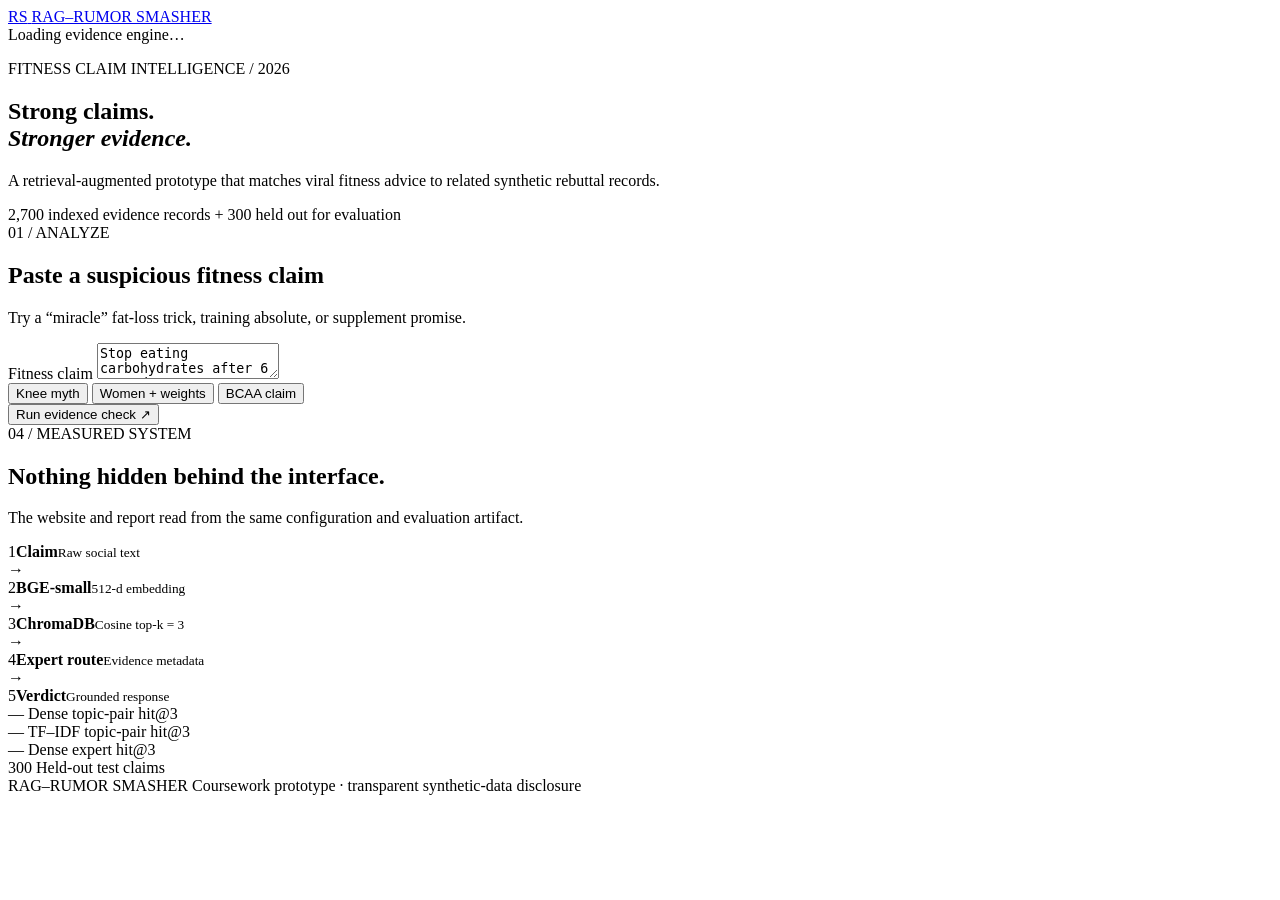
==== web/index.html @ 63b4aa09 "Publish fitness RAG portfolio project" ====
<!doctype html>
<html lang="en">
<head>
  <meta charset="utf-8">
  <meta name="viewport" content="width=device-width, initial-scale=1">
  <meta name="description" content="Evidence-grounded fitness misinformation analysis">
  <title>RAG–Rumor Smasher</title>
  <link rel="stylesheet" href="/static/styles.css">
</head>
<body>
  <header class="site-header">
    <a class="brand" href="/" aria-label="RAG Rumor Smasher home">
      <span class="brand-mark">RS</span>
      <span>RAG–RUMOR SMASHER</span>
    </a>
    <div class="system-status">
      <span class="pulse"></span>
      <span id="systemStatus">Loading evidence engine…</span>
    </div>
  </header>

  <main>
    <section class="hero">
      <div class="hero-copy">
        <p class="eyebrow">FITNESS CLAIM INTELLIGENCE / 2026</p>
        <h1>Strong claims.<br><em>Stronger evidence.</em></h1>
        <p class="lede">A retrieval-augmented prototype that matches viral fitness advice to related synthetic rebuttal records.</p>
      </div>
      <aside class="hero-stat" aria-label="System corpus size">
        <span class="stat-number">2,700</span>
        <span class="stat-label">indexed evidence records</span>
        <span class="stat-note">+ 300 held out for evaluation</span>
      </aside>
    </section>

    <section class="analyzer" aria-labelledby="analyzerHeading">
      <div class="section-number">01 / ANALYZE</div>
      <div class="analyzer-grid">
        <div>
          <h2 id="analyzerHeading">Paste a suspicious fitness claim</h2>
          <p class="field-help">Try a “miracle” fat-loss trick, training absolute, or supplement promise.</p>
        </div>
        <form id="claimForm">
          <label class="sr-only" for="claimInput">Fitness claim</label>
          <textarea id="claimInput" maxlength="1000" required>Stop eating carbohydrates after 6 PM and wear a sweat suit during cardio—you will burn belly fat twice as fast in one week.</textarea>
          <div class="form-footer">
            <div class="examples" aria-label="Example claims">
              <button type="button" class="example-chip" data-claim="Deep squats always destroy your knees, so your knees must never pass your toes.">Knee myth</button>
              <button type="button" class="example-chip" data-claim="Women should avoid heavy weights because lifting makes them bulky almost immediately.">Women + weights</button>
              <button type="button" class="example-chip" data-claim="BCAA supplements are essential after every workout or your muscles will become catabolic.">BCAA claim</button>
            </div>
            <button class="analyze-button" id="analyzeButton" type="submit">
              <span>Run evidence check</span>
              <span aria-hidden="true">↗</span>
            </button>
          </div>
        </form>
      </div>
    </section>

    <section id="loadingPanel" class="loading-panel" hidden aria-live="polite">
      <div class="scan-line"></div>
      <p>Embedding claim · searching ChromaDB · routing expert</p>
    </section>

    <section id="resultPanel" class="results" hidden aria-live="polite">
      <div class="section-number">02 / VERDICT</div>
      <div class="verdict-grid">
        <article class="verdict-card">
          <div class="verdict-topline">
            <span id="verdictBadge" class="verdict-badge">SYNTHETIC CORPUS</span>
            <span id="riskBadge" class="risk-badge">HIGH RISK</span>
          </div>
          <h2 id="resultVerdict">Related synthetic rebuttal retrieved</h2>
          <p id="resultSummary" class="result-summary"></p>
          <div class="reasoning">
            <span>WHY THIS OUTPUT</span>
            <p id="resultReasoning"></p>
          </div>
        </article>
        <aside class="route-card">
          <span class="route-label">ROUTED TO</span>
          <div class="expert-icon" aria-hidden="true">EX</div>
          <h3 id="expertLabel">Exercise Physiology</h3>
          <p>Selected from the expert labels of the top retrieved records.</p>
          <span id="modeBadge" class="mode-badge">EXTRACTIVE MODE</span>
        </aside>
      </div>

      <div class="evidence-heading">
        <div>
          <div class="section-number">03 / RETRIEVED EVIDENCE</div>
          <h2>Inspect the retrieved synthetic records</h2>
        </div>
        <p>Similarity is cosine similarity in the 512-dimensional BGE embedding space.</p>
      </div>
      <div id="evidenceList" class="evidence-list"></div>
      <p class="provenance-note">Evidence records in this prototype are synthetically generated and are not a substitute for clinical guidance.</p>
    </section>

    <section class="method">
      <div class="section-number">04 / MEASURED SYSTEM</div>
      <div class="method-title">
        <h2>Nothing hidden behind the interface.</h2>
        <p>The website and report read from the same configuration and evaluation artifact.</p>
      </div>
      <div class="pipeline" aria-label="RAG processing pipeline">
        <div class="pipeline-step"><span>1</span><strong>Claim</strong><small>Raw social text</small></div>
        <div class="pipeline-arrow">→</div>
        <div class="pipeline-step"><span>2</span><strong>BGE-small</strong><small>512-d embedding</small></div>
        <div class="pipeline-arrow">→</div>
        <div class="pipeline-step"><span>3</span><strong>ChromaDB</strong><small>Cosine top-k = 3</small></div>
        <div class="pipeline-arrow">→</div>
        <div class="pipeline-step"><span>4</span><strong>Expert route</strong><small>Evidence metadata</small></div>
        <div class="pipeline-arrow">→</div>
        <div class="pipeline-step"><span>5</span><strong>Verdict</strong><small>Grounded response</small></div>
      </div>
      <div class="metrics-grid">
        <article>
          <span id="hitRate" class="metric-value">—</span>
          <span class="metric-name">Dense topic-pair hit@3</span>
        </article>
        <article>
          <span id="baselineRate" class="metric-value">—</span>
          <span class="metric-name">TF–IDF topic-pair hit@3</span>
        </article>
        <article>
          <span id="expertRate" class="metric-value">—</span>
          <span class="metric-name">Dense expert hit@3</span>
        </article>
        <article>
          <span class="metric-value">300</span>
          <span class="metric-name">Held-out test claims</span>
        </article>
      </div>
    </section>
  </main>

  <footer>
    <span>RAG–RUMOR SMASHER</span>
    <span>Coursework prototype · transparent synthetic-data disclosure</span>
  </footer>
  <script src="/static/app.js"></script>
</body>
</html>
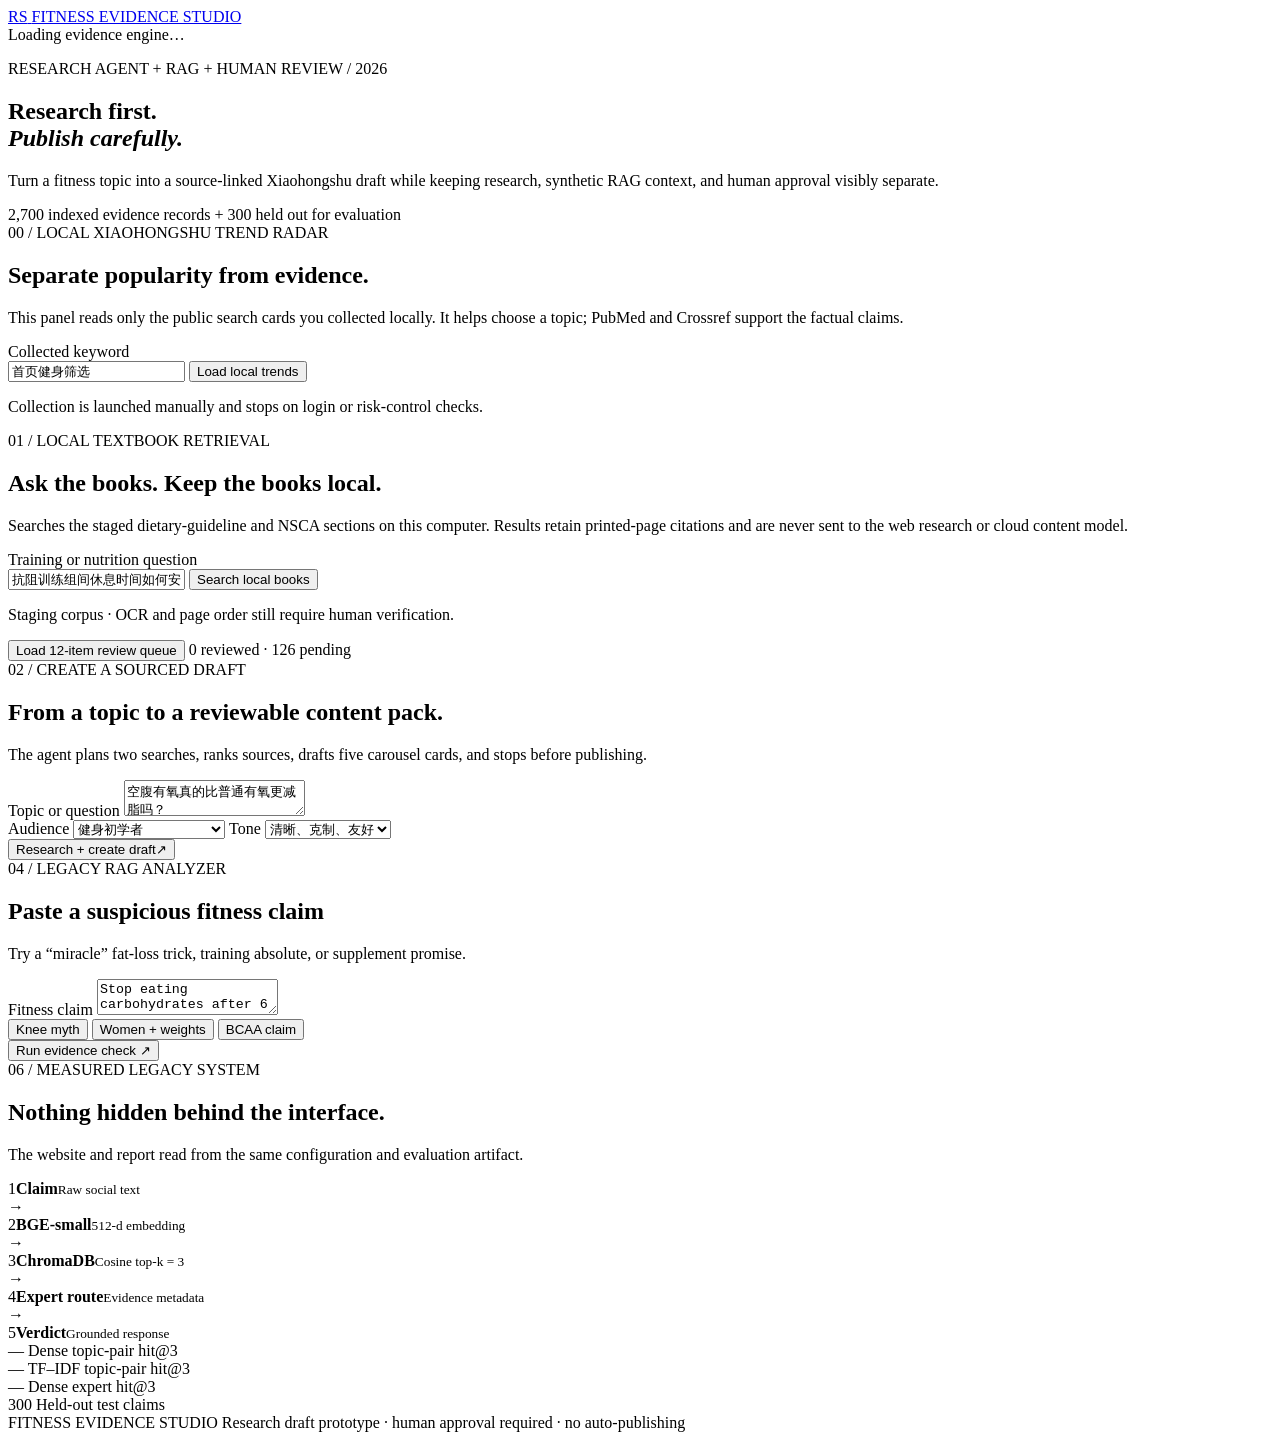
==== commit 65009c17: "Expand portfolio into fitness evidence studio" ====
--- a/web/index.html
+++ b/web/index.html
@@ -3,15 +3,16 @@
 <head>
   <meta charset="utf-8">
   <meta name="viewport" content="width=device-width, initial-scale=1">
-  <meta name="description" content="Evidence-grounded fitness misinformation analysis">
-  <title>RAG–Rumor Smasher</title>
+  <meta name="description" content="Evidence-grounded fitness research and Xiaohongshu draft studio">
+  <title>Evidence Studio · Fitness RAG Agent</title>
+  <link rel="icon" href="/static/favicon.svg" type="image/svg+xml">
   <link rel="stylesheet" href="/static/styles.css">
 </head>
 <body>
   <header class="site-header">
-    <a class="brand" href="/" aria-label="RAG Rumor Smasher home">
+    <a class="brand" href="/" aria-label="Fitness Evidence Studio home">
       <span class="brand-mark">RS</span>
-      <span>RAG–RUMOR SMASHER</span>
+      <span>FITNESS EVIDENCE STUDIO</span>
     </a>
     <div class="system-status">
       <span class="pulse"></span>
@@ -22,9 +23,9 @@
   <main>
     <section class="hero">
       <div class="hero-copy">
-        <p class="eyebrow">FITNESS CLAIM INTELLIGENCE / 2026</p>
-        <h1>Strong claims.<br><em>Stronger evidence.</em></h1>
-        <p class="lede">A retrieval-augmented prototype that matches viral fitness advice to related synthetic rebuttal records.</p>
+        <p class="eyebrow">RESEARCH AGENT + RAG + HUMAN REVIEW / 2026</p>
+        <h1>Research first.<br><em>Publish carefully.</em></h1>
+        <p class="lede">Turn a fitness topic into a source-linked Xiaohongshu draft while keeping research, synthetic RAG context, and human approval visibly separate.</p>
       </div>
       <aside class="hero-stat" aria-label="System corpus size">
         <span class="stat-number">2,700</span>
@@ -33,8 +34,121 @@
       </aside>
     </section>
 
+    <section class="trend-radar" aria-labelledby="trendHeading">
+      <div class="section-number">00 / LOCAL XIAOHONGSHU TREND RADAR</div>
+      <div class="trend-grid">
+        <div>
+          <h2 id="trendHeading">Separate popularity from evidence.</h2>
+          <p class="field-help">This panel reads only the public search cards you collected locally. It helps choose a topic; PubMed and Crossref support the factual claims.</p>
+        </div>
+        <form id="trendForm" class="trend-form">
+          <label for="trendKeyword">Collected keyword</label>
+          <div class="trend-controls">
+            <input id="trendKeyword" maxlength="100" value="首页健身筛选" required>
+            <button type="submit">Load local trends</button>
+          </div>
+          <p id="trendHint">Collection is launched manually and stops on login or risk-control checks.</p>
+        </form>
+      </div>
+      <div id="trendResults" class="trend-results" hidden></div>
+    </section>
+
+    <section class="private-library" aria-labelledby="libraryHeading">
+      <div class="section-number">01 / LOCAL TEXTBOOK RETRIEVAL</div>
+      <div class="library-grid">
+        <div>
+          <h2 id="libraryHeading">Ask the books. Keep the books local.</h2>
+          <p class="field-help">Searches the staged dietary-guideline and NSCA sections on this computer. Results retain printed-page citations and are never sent to the web research or cloud content model.</p>
+        </div>
+        <form id="libraryForm" class="library-form">
+          <label for="libraryQuery">Training or nutrition question</label>
+          <div class="library-controls">
+            <input id="libraryQuery" maxlength="300" value="抗阻训练组间休息时间如何安排？" required>
+            <button type="submit">Search local books</button>
+          </div>
+          <p>Staging corpus · OCR and page order still require human verification.</p>
+          <div class="review-toolbar">
+            <button type="button" id="loadReviewQueue">Load 12-item review queue</button>
+            <span id="reviewSummary">0 reviewed · 126 pending</span>
+          </div>
+        </form>
+      </div>
+      <div id="libraryResults" class="library-results" hidden></div>
+    </section>
+
+    <section class="creator" aria-labelledby="creatorHeading">
+      <div class="section-number">02 / CREATE A SOURCED DRAFT</div>
+      <div class="creator-grid">
+        <div>
+          <h2 id="creatorHeading">From a topic to a reviewable content pack.</h2>
+          <p class="field-help">The agent plans two searches, ranks sources, drafts five carousel cards, and stops before publishing.</p>
+        </div>
+        <form id="draftForm" class="draft-form">
+          <label for="topicInput">Topic or question</label>
+          <textarea id="topicInput" maxlength="300" required>空腹有氧真的比普通有氧更减脂吗？</textarea>
+          <div class="draft-options">
+            <label>Audience
+              <select id="audienceInput">
+                <option>健身初学者</option>
+                <option>有训练经验的普通用户</option>
+                <option>关注减脂的年轻人</option>
+              </select>
+            </label>
+            <label>Tone
+              <select id="toneInput">
+                <option>清晰、克制、友好</option>
+                <option>轻松但不夸张</option>
+                <option>专业、简洁</option>
+              </select>
+            </label>
+          </div>
+          <button class="analyze-button" id="draftButton" type="submit">
+            <span>Research + create draft</span><span aria-hidden="true">↗</span>
+          </button>
+        </form>
+      </div>
+    </section>
+
+    <section id="draftLoading" class="loading-panel" hidden aria-live="polite">
+      <div class="scan-line"></div>
+      <p>Planning searches · ranking sources · drafting · checking citations</p>
+    </section>
+
+    <section id="draftPanel" class="draft-panel" hidden aria-live="polite">
+      <div class="draft-heading">
+        <div>
+          <div class="section-number">03 / REVIEW GATE</div>
+          <h2 id="draftTitle"></h2>
+        </div>
+        <span id="draftStatus" class="status-chip">DRAFT</span>
+      </div>
+      <div class="draft-layout">
+        <article class="post-preview">
+          <pre id="draftBody"></pre>
+          <div id="draftHashtags" class="hashtags"></div>
+        </article>
+        <aside class="review-card">
+          <h3>Human review required</h3>
+          <ul id="reviewFlags"></ul>
+          <label class="approval-check">
+            <input type="checkbox" id="sourceAcknowledgement">
+            I opened and checked the original sources.
+          </label>
+          <button type="button" id="approveButton" class="review-button">Approve draft</button>
+          <a id="exportLink" class="export-link disabled" href="#">Export text pack</a>
+        </aside>
+      </div>
+      <h3 class="subheading">Five-card carousel script</h3>
+      <div id="carouselCards" class="carousel-cards"></div>
+      <div class="source-heading">
+        <h3>Academic sources</h3>
+        <p>PubMed abstracts and Crossref metadata are research leads, not substitutes for opening the original papers.</p>
+      </div>
+      <div id="sourceList" class="source-list"></div>
+    </section>
+
     <section class="analyzer" aria-labelledby="analyzerHeading">
-      <div class="section-number">01 / ANALYZE</div>
+      <div class="section-number">04 / LEGACY RAG ANALYZER</div>
       <div class="analyzer-grid">
         <div>
           <h2 id="analyzerHeading">Paste a suspicious fitness claim</h2>
@@ -64,7 +178,7 @@
     </section>
 
     <section id="resultPanel" class="results" hidden aria-live="polite">
-      <div class="section-number">02 / VERDICT</div>
+      <div class="section-number">04 / VERDICT</div>
       <div class="verdict-grid">
         <article class="verdict-card">
           <div class="verdict-topline">
@@ -89,7 +203,7 @@
 
       <div class="evidence-heading">
         <div>
-          <div class="section-number">03 / RETRIEVED EVIDENCE</div>
+          <div class="section-number">05 / RETRIEVED SYNTHETIC CONTEXT</div>
           <h2>Inspect the retrieved synthetic records</h2>
         </div>
         <p>Similarity is cosine similarity in the 512-dimensional BGE embedding space.</p>
@@ -99,7 +213,7 @@
     </section>
 
     <section class="method">
-      <div class="section-number">04 / MEASURED SYSTEM</div>
+      <div class="section-number">06 / MEASURED LEGACY SYSTEM</div>
       <div class="method-title">
         <h2>Nothing hidden behind the interface.</h2>
         <p>The website and report read from the same configuration and evaluation artifact.</p>
@@ -137,8 +251,8 @@
   </main>
 
   <footer>
-    <span>RAG–RUMOR SMASHER</span>
-    <span>Coursework prototype · transparent synthetic-data disclosure</span>
+    <span>FITNESS EVIDENCE STUDIO</span>
+    <span>Research draft prototype · human approval required · no auto-publishing</span>
   </footer>
   <script src="/static/app.js"></script>
 </body>
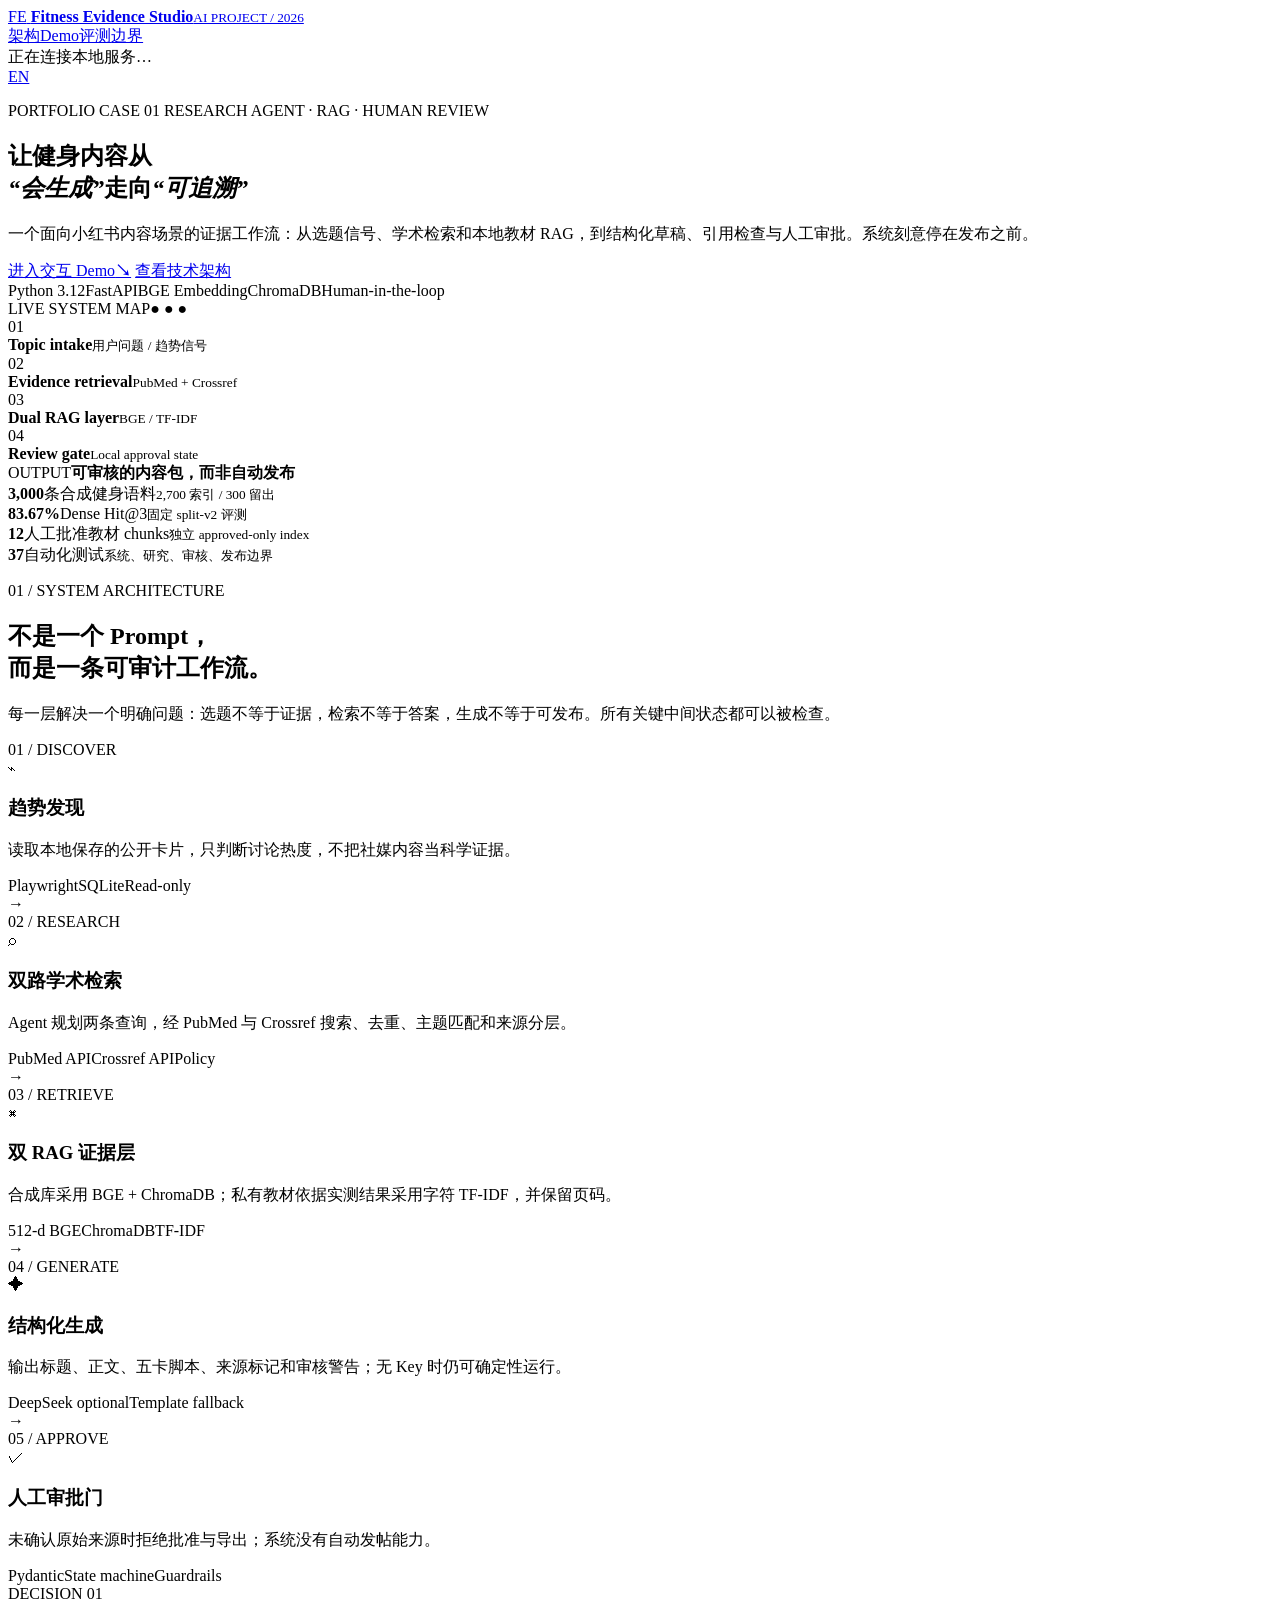
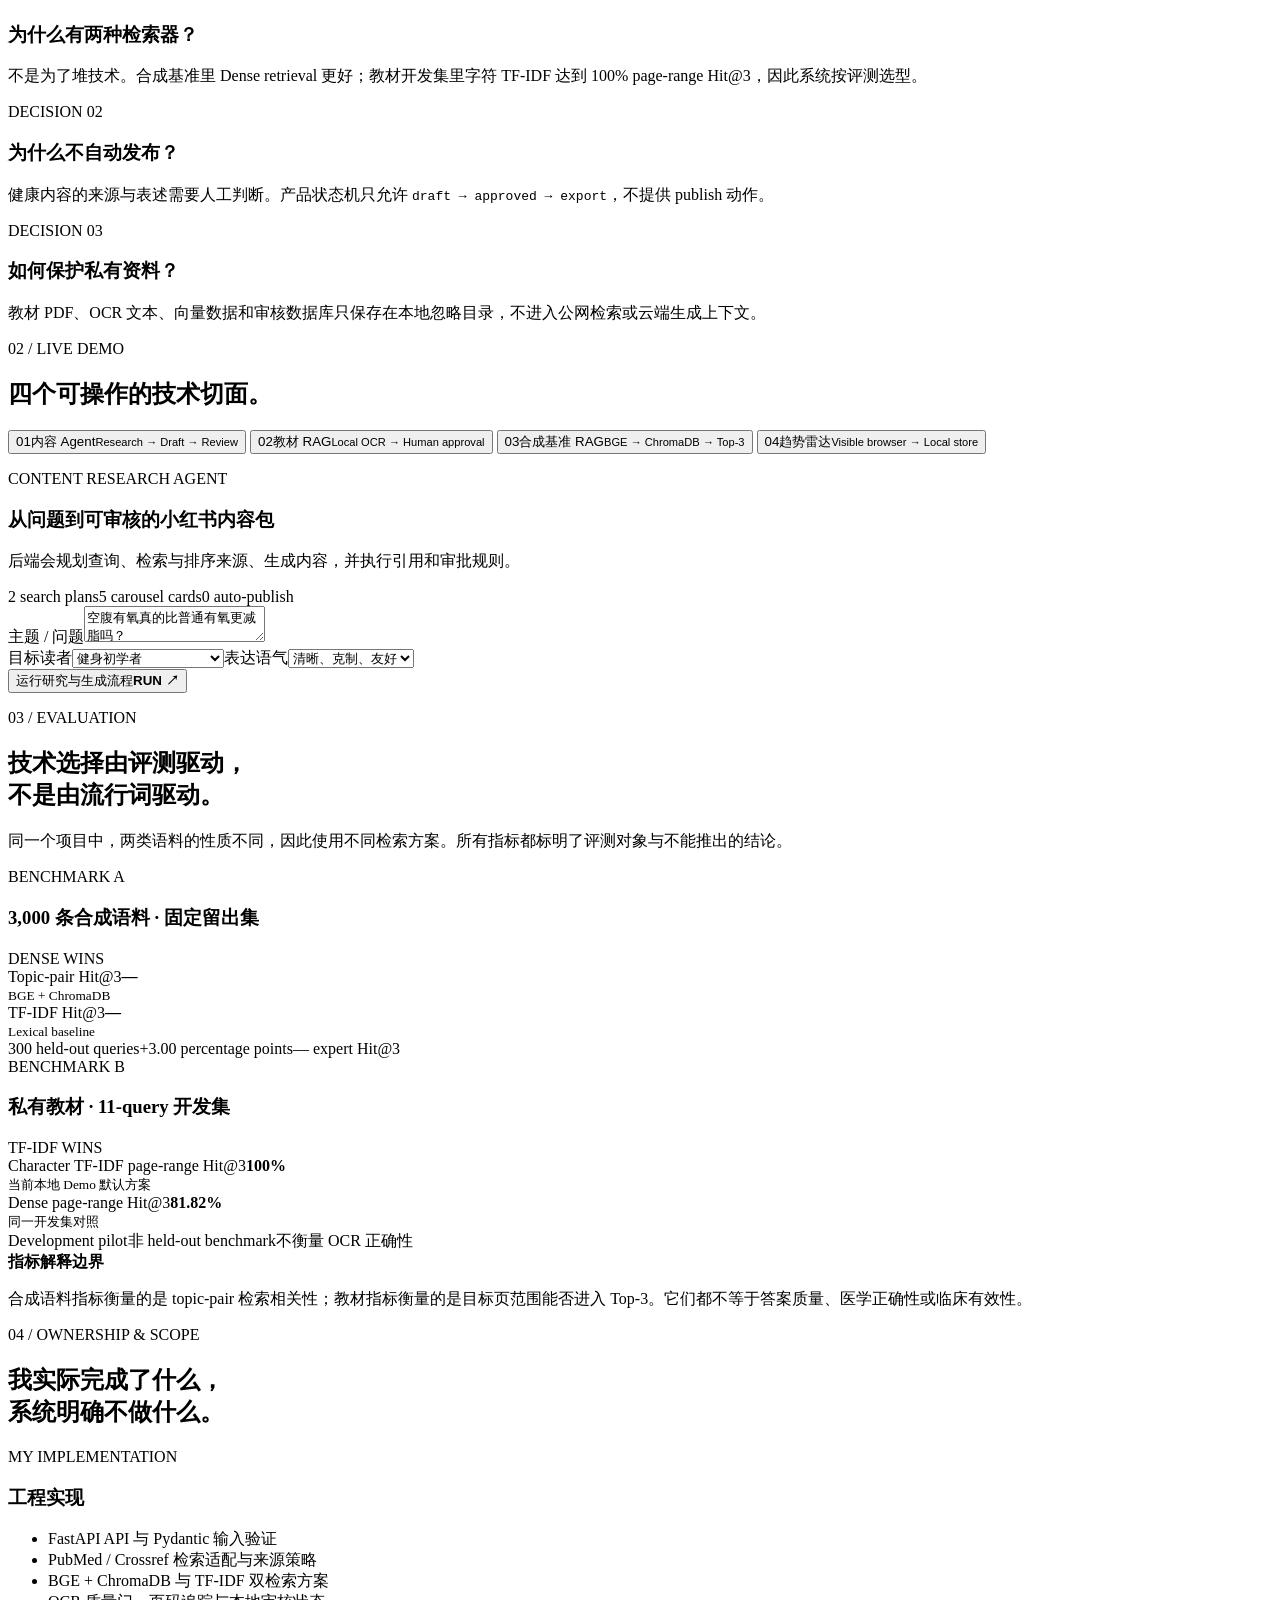
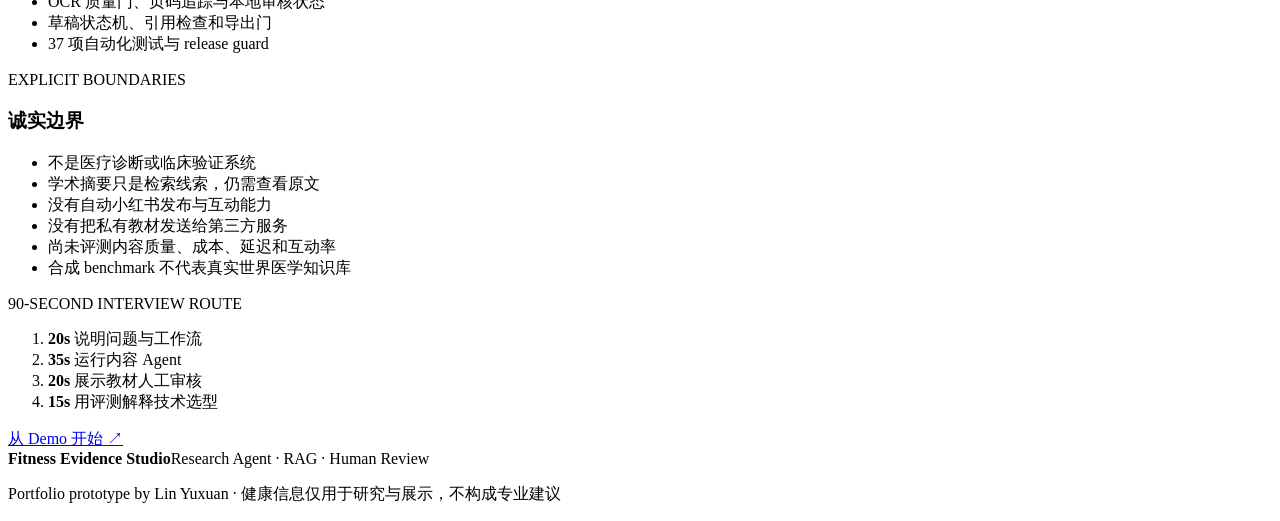
==== commit a061e063: "Add English community questions and drafting workbench" ====
--- a/web/index.html
+++ b/web/index.html
@@ -1,259 +1,165 @@
 <!doctype html>
-<html lang="en">
+<html lang="zh-CN">
 <head>
   <meta charset="utf-8">
   <meta name="viewport" content="width=device-width, initial-scale=1">
-  <meta name="description" content="Evidence-grounded fitness research and Xiaohongshu draft studio">
-  <title>Evidence Studio · Fitness RAG Agent</title>
+  <meta name="description" content="Fitness Evidence Studio — a human-reviewed RAG and research workflow for evidence-grounded fitness content">
+  <title>Fitness Evidence Studio · Project Demo</title>
   <link rel="icon" href="/static/favicon.svg" type="image/svg+xml">
   <link rel="stylesheet" href="/static/styles.css">
 </head>
 <body>
   <header class="site-header">
-    <a class="brand" href="/" aria-label="Fitness Evidence Studio home">
-      <span class="brand-mark">RS</span>
-      <span>FITNESS EVIDENCE STUDIO</span>
+    <a class="brand" href="#overview" aria-label="Fitness Evidence Studio 首页">
+      <span class="brand-mark" aria-hidden="true">FE</span>
+      <span class="brand-copy"><strong>Fitness Evidence Studio</strong><small>AI PROJECT / 2026</small></span>
     </a>
-    <div class="system-status">
-      <span class="pulse"></span>
-      <span id="systemStatus">Loading evidence engine…</span>
+    <nav class="main-nav" aria-label="页面导航">
+      <a href="#architecture">架构</a><a href="#demo">Demo</a><a href="#evaluation">评测</a><a href="#scope">边界</a>
+    </nav>
+    <div class="header-tools">
+      <div class="system-status" title="后端实时状态"><span class="pulse"></span><span id="systemStatus">正在连接本地服务…</span></div>
+      <a class="language-switch" href="/en" lang="en" aria-label="Switch to English">EN</a>
     </div>
   </header>
 
   <main>
-    <section class="hero">
+    <section class="hero" id="overview">
+      <div class="hero-glow" aria-hidden="true"></div>
       <div class="hero-copy">
-        <p class="eyebrow">RESEARCH AGENT + RAG + HUMAN REVIEW / 2026</p>
-        <h1>Research first.<br><em>Publish carefully.</em></h1>
-        <p class="lede">Turn a fitness topic into a source-linked Xiaohongshu draft while keeping research, synthetic RAG context, and human approval visibly separate.</p>
+        <p class="eyebrow"><span>PORTFOLIO CASE 01</span> RESEARCH AGENT · RAG · HUMAN REVIEW</p>
+        <h1>让健身内容从<br><em>“会生成”</em>走向<em>“可追溯”</em></h1>
+        <p class="lede">一个面向小红书内容场景的证据工作流：从选题信号、学术检索和本地教材 RAG，到结构化草稿、引用检查与人工审批。系统刻意停在发布之前。</p>
+        <div class="hero-actions">
+          <a class="primary-action" href="#demo"><span>进入交互 Demo</span><b>↘</b></a>
+          <a class="secondary-action" href="#architecture">查看技术架构</a>
+        </div>
+        <div class="hero-meta"><span>Python 3.12</span><span>FastAPI</span><span>BGE Embedding</span><span>ChromaDB</span><span>Human-in-the-loop</span></div>
       </div>
-      <aside class="hero-stat" aria-label="System corpus size">
-        <span class="stat-number">2,700</span>
-        <span class="stat-label">indexed evidence records</span>
-        <span class="stat-note">+ 300 held out for evaluation</span>
+      <aside class="hero-console" aria-label="实时系统组件状态">
+        <div class="console-head"><span>LIVE SYSTEM MAP</span><span class="console-dots">● ● ●</span></div>
+        <div class="console-flow">
+          <div class="console-node is-live"><span>01</span><div><strong>Topic intake</strong><small>用户问题 / 趋势信号</small></div></div><div class="console-line"></div>
+          <div class="console-node is-live"><span>02</span><div><strong>Evidence retrieval</strong><small id="researchState">PubMed + Crossref</small></div></div><div class="console-line"></div>
+          <div class="console-node" id="ragNode"><span>03</span><div><strong>Dual RAG layer</strong><small id="ragState">BGE / TF-IDF</small></div></div><div class="console-line"></div>
+          <div class="console-node" id="reviewNode"><span>04</span><div><strong>Review gate</strong><small id="booksState">Local approval state</small></div></div>
+        </div>
+        <div class="console-foot"><span>OUTPUT</span><strong>可审核的内容包，而非自动发布</strong></div>
       </aside>
     </section>
 
-    <section class="trend-radar" aria-labelledby="trendHeading">
-      <div class="section-number">00 / LOCAL XIAOHONGSHU TREND RADAR</div>
-      <div class="trend-grid">
-        <div>
-          <h2 id="trendHeading">Separate popularity from evidence.</h2>
-          <p class="field-help">This panel reads only the public search cards you collected locally. It helps choose a topic; PubMed and Crossref support the factual claims.</p>
-        </div>
-        <form id="trendForm" class="trend-form">
-          <label for="trendKeyword">Collected keyword</label>
-          <div class="trend-controls">
-            <input id="trendKeyword" maxlength="100" value="首页健身筛选" required>
-            <button type="submit">Load local trends</button>
-          </div>
-          <p id="trendHint">Collection is launched manually and stops on login or risk-control checks.</p>
-        </form>
-      </div>
-      <div id="trendResults" class="trend-results" hidden></div>
+    <section class="proof-strip" aria-label="项目关键证据">
+      <article><strong>3,000</strong><span>条合成健身语料</span><small>2,700 索引 / 300 留出</small></article>
+      <article><strong id="heroHitRate">83.67%</strong><span>Dense Hit@3</span><small>固定 split-v2 评测</small></article>
+      <article><strong>12</strong><span>人工批准教材 chunks</span><small>独立 approved-only index</small></article>
+      <article><strong>37</strong><span>自动化测试</span><small>系统、研究、审核、发布边界</small></article>
     </section>
 
-    <section class="private-library" aria-labelledby="libraryHeading">
-      <div class="section-number">01 / LOCAL TEXTBOOK RETRIEVAL</div>
-      <div class="library-grid">
-        <div>
-          <h2 id="libraryHeading">Ask the books. Keep the books local.</h2>
-          <p class="field-help">Searches the staged dietary-guideline and NSCA sections on this computer. Results retain printed-page citations and are never sent to the web research or cloud content model.</p>
-        </div>
-        <form id="libraryForm" class="library-form">
-          <label for="libraryQuery">Training or nutrition question</label>
-          <div class="library-controls">
-            <input id="libraryQuery" maxlength="300" value="抗阻训练组间休息时间如何安排？" required>
-            <button type="submit">Search local books</button>
-          </div>
-          <p>Staging corpus · OCR and page order still require human verification.</p>
-          <div class="review-toolbar">
-            <button type="button" id="loadReviewQueue">Load 12-item review queue</button>
-            <span id="reviewSummary">0 reviewed · 126 pending</span>
-          </div>
-        </form>
+    <section class="architecture section-shell" id="architecture">
+      <div class="section-heading">
+        <div><p class="section-kicker">01 / SYSTEM ARCHITECTURE</p><h2>不是一个 Prompt，<br>而是一条可审计工作流。</h2></div>
+        <p>每一层解决一个明确问题：选题不等于证据，检索不等于答案，生成不等于可发布。所有关键中间状态都可以被检查。</p>
       </div>
-      <div id="libraryResults" class="library-results" hidden></div>
-    </section>
-
-    <section class="creator" aria-labelledby="creatorHeading">
-      <div class="section-number">02 / CREATE A SOURCED DRAFT</div>
-      <div class="creator-grid">
-        <div>
-          <h2 id="creatorHeading">From a topic to a reviewable content pack.</h2>
-          <p class="field-help">The agent plans two searches, ranks sources, drafts five carousel cards, and stops before publishing.</p>
-        </div>
-        <form id="draftForm" class="draft-form">
-          <label for="topicInput">Topic or question</label>
-          <textarea id="topicInput" maxlength="300" required>空腹有氧真的比普通有氧更减脂吗？</textarea>
-          <div class="draft-options">
-            <label>Audience
-              <select id="audienceInput">
-                <option>健身初学者</option>
-                <option>有训练经验的普通用户</option>
-                <option>关注减脂的年轻人</option>
-              </select>
-            </label>
-            <label>Tone
-              <select id="toneInput">
-                <option>清晰、克制、友好</option>
-                <option>轻松但不夸张</option>
-                <option>专业、简洁</option>
-              </select>
-            </label>
-          </div>
-          <button class="analyze-button" id="draftButton" type="submit">
-            <span>Research + create draft</span><span aria-hidden="true">↗</span>
-          </button>
-        </form>
+      <div class="architecture-flow" aria-label="端到端系统架构">
+        <article class="architecture-card accent-lime"><div class="card-index">01 / DISCOVER</div><div class="card-icon">⌁</div><h3>趋势发现</h3><p>读取本地保存的公开卡片，只判断讨论热度，不把社媒内容当科学证据。</p><div class="tech-tags"><span>Playwright</span><span>SQLite</span><span>Read-only</span></div></article>
+        <div class="flow-connector" aria-hidden="true">→</div>
+        <article class="architecture-card accent-blue"><div class="card-index">02 / RESEARCH</div><div class="card-icon">⌕</div><h3>双路学术检索</h3><p>Agent 规划两条查询，经 PubMed 与 Crossref 搜索、去重、主题匹配和来源分层。</p><div class="tech-tags"><span>PubMed API</span><span>Crossref API</span><span>Policy</span></div></article>
+        <div class="flow-connector" aria-hidden="true">→</div>
+        <article class="architecture-card accent-violet"><div class="card-index">03 / RETRIEVE</div><div class="card-icon">⌘</div><h3>双 RAG 证据层</h3><p>合成库采用 BGE + ChromaDB；私有教材依据实测结果采用字符 TF-IDF，并保留页码。</p><div class="tech-tags"><span>512-d BGE</span><span>ChromaDB</span><span>TF-IDF</span></div></article>
+        <div class="flow-connector" aria-hidden="true">→</div>
+        <article class="architecture-card accent-orange"><div class="card-index">04 / GENERATE</div><div class="card-icon">✦</div><h3>结构化生成</h3><p>输出标题、正文、五卡脚本、来源标记和审核警告；无 Key 时仍可确定性运行。</p><div class="tech-tags"><span>DeepSeek optional</span><span>Template fallback</span></div></article>
+        <div class="flow-connector" aria-hidden="true">→</div>
+        <article class="architecture-card accent-red"><div class="card-index">05 / APPROVE</div><div class="card-icon">✓</div><h3>人工审批门</h3><p>未确认原始来源时拒绝批准与导出；系统没有自动发帖能力。</p><div class="tech-tags"><span>Pydantic</span><span>State machine</span><span>Guardrails</span></div></article>
+      </div>
+      <div class="engineering-grid">
+        <article><span>DECISION 01</span><h3>为什么有两种检索器？</h3><p>不是为了堆技术。合成基准里 Dense retrieval 更好；教材开发集里字符 TF-IDF 达到 100% page-range Hit@3，因此系统按评测选型。</p></article>
+        <article><span>DECISION 02</span><h3>为什么不自动发布？</h3><p>健康内容的来源与表述需要人工判断。产品状态机只允许 <code>draft → approved → export</code>，不提供 publish 动作。</p></article>
+        <article><span>DECISION 03</span><h3>如何保护私有资料？</h3><p>教材 PDF、OCR 文本、向量数据和审核数据库只保存在本地忽略目录，不进入公网检索或云端生成上下文。</p></article>
       </div>
     </section>
 
-    <section id="draftLoading" class="loading-panel" hidden aria-live="polite">
-      <div class="scan-line"></div>
-      <p>Planning searches · ranking sources · drafting · checking citations</p>
-    </section>
+    <section class="demo section-shell" id="demo">
+      <div class="section-heading compact">
+        <div><p class="section-kicker">02 / LIVE DEMO</p><h2>四个可操作的技术切面。</h2></div>
+      </div>
+      <div class="demo-tabs" role="tablist" aria-label="Demo 模块">
+        <button type="button" role="tab" aria-selected="true" data-tab="agent"><span>01</span>内容 Agent<small>Research → Draft → Review</small></button>
+        <button type="button" role="tab" aria-selected="false" data-tab="library"><span>02</span>教材 RAG<small>Local OCR → Human approval</small></button>
+        <button type="button" role="tab" aria-selected="false" data-tab="rag"><span>03</span>合成基准 RAG<small>BGE → ChromaDB → Top-3</small></button>
+        <button type="button" role="tab" aria-selected="false" data-tab="trends"><span>04</span>趋势雷达<small>Visible browser → Local store</small></button>
+      </div>
+      <div class="demo-workspace">
+        <section class="demo-panel" data-tab-panel="agent">
+          <div class="workspace-intro"><div><p class="workspace-label">CONTENT RESEARCH AGENT</p><h3>从问题到可审核的小红书内容包</h3><p>后端会规划查询、检索与排序来源、生成内容，并执行引用和审批规则。</p></div><div class="runtime-badges"><span>2 search plans</span><span>5 carousel cards</span><span>0 auto-publish</span></div></div>
+          <form id="draftForm" class="control-card draft-form">
+            <label for="topicInput">主题 / 问题</label><textarea id="topicInput" maxlength="300" required>空腹有氧真的比普通有氧更减脂吗？</textarea>
+            <div class="draft-options"><label>目标读者<select id="audienceInput"><option>健身初学者</option><option>有训练经验的普通用户</option><option>关注减脂的年轻人</option></select></label><label>表达语气<select id="toneInput"><option>清晰、克制、友好</option><option>轻松但不夸张</option><option>专业、简洁</option></select></label></div>
+            <button class="run-button" id="draftButton" type="submit"><span>运行研究与生成流程</span><b>RUN ↗</b></button>
+          </form>
+          <div id="draftLoading" class="process-trace" hidden aria-live="polite"><span class="trace-dot"></span><strong>Agent 正在工作</strong><span>规划查询</span><i>→</i><span>检索来源</span><i>→</i><span>生成草稿</span><i>→</i><span>检查引用</span></div>
+          <section id="draftPanel" class="output-panel" hidden aria-live="polite">
+            <div class="output-heading"><div><p class="workspace-label">AGENT OUTPUT / REVIEW GATE</p><h3 id="draftTitle"></h3></div><span id="draftStatus" class="status-chip">DRAFT</span></div>
+            <div class="draft-layout"><article class="post-preview"><pre id="draftBody"></pre><div id="draftHashtags" class="hashtags"></div></article><aside class="review-card"><span class="review-lock">HUMAN GATE</span><h3>人工确认后才能导出</h3><ul id="reviewFlags"></ul><label class="approval-check"><input type="checkbox" id="sourceAcknowledgement">我已打开并检查原始来源</label><button type="button" id="approveButton" class="review-button">批准草稿</button><a id="exportLink" class="export-link disabled" href="#">导出文本包</a></aside></div>
+            <h3 class="subheading">五卡轮播脚本</h3><div id="carouselCards" class="carousel-cards"></div>
+            <div class="source-heading"><h3>学术来源</h3><p>摘要与元数据用于发现线索；批准前仍需打开论文原页。</p></div><div id="sourceList" class="source-list"></div>
+          </section>
+        </section>
 
-    <section id="draftPanel" class="draft-panel" hidden aria-live="polite">
-      <div class="draft-heading">
-        <div>
-          <div class="section-number">03 / REVIEW GATE</div>
-          <h2 id="draftTitle"></h2>
-        </div>
-        <span id="draftStatus" class="status-chip">DRAFT</span>
-      </div>
-      <div class="draft-layout">
-        <article class="post-preview">
-          <pre id="draftBody"></pre>
-          <div id="draftHashtags" class="hashtags"></div>
-        </article>
-        <aside class="review-card">
-          <h3>Human review required</h3>
-          <ul id="reviewFlags"></ul>
-          <label class="approval-check">
-            <input type="checkbox" id="sourceAcknowledgement">
-            I opened and checked the original sources.
-          </label>
-          <button type="button" id="approveButton" class="review-button">Approve draft</button>
-          <a id="exportLink" class="export-link disabled" href="#">Export text pack</a>
-        </aside>
-      </div>
-      <h3 class="subheading">Five-card carousel script</h3>
-      <div id="carouselCards" class="carousel-cards"></div>
-      <div class="source-heading">
-        <h3>Academic sources</h3>
-        <p>PubMed abstracts and Crossref metadata are research leads, not substitutes for opening the original papers.</p>
-      </div>
-      <div id="sourceList" class="source-list"></div>
-    </section>
+        <section class="demo-panel" data-tab-panel="library" hidden>
+          <div class="workspace-intro"><div><p class="workspace-label">PRIVATE TEXTBOOK RETRIEVAL</p><h3>私有教材留在本地，证据保留页码</h3><p>字符 TF-IDF 检索 126 个 staging chunks，审核决定持久化到本地 SQLite。</p></div><div class="runtime-badges"><span>Local only</span><span>Printed-page citation</span><span>Approved-only index</span></div></div>
+          <form id="libraryForm" class="control-card library-form"><label for="libraryQuery">训练或营养问题</label><div class="inline-controls"><input id="libraryQuery" maxlength="300" value="抗阻训练计划包含哪些设计变量？" required><button type="submit">检索本地教材 ↗</button></div><div class="review-toolbar"><button type="button" id="loadReviewQueue">加载 12 条审核队列</button><span id="reviewSummary">正在读取审核状态…</span></div></form>
+          <div id="libraryResults" class="library-results" hidden></div>
+        </section>
 
-    <section class="analyzer" aria-labelledby="analyzerHeading">
-      <div class="section-number">04 / LEGACY RAG ANALYZER</div>
-      <div class="analyzer-grid">
-        <div>
-          <h2 id="analyzerHeading">Paste a suspicious fitness claim</h2>
-          <p class="field-help">Try a “miracle” fat-loss trick, training absolute, or supplement promise.</p>
-        </div>
-        <form id="claimForm">
-          <label class="sr-only" for="claimInput">Fitness claim</label>
-          <textarea id="claimInput" maxlength="1000" required>Stop eating carbohydrates after 6 PM and wear a sweat suit during cardio—you will burn belly fat twice as fast in one week.</textarea>
-          <div class="form-footer">
-            <div class="examples" aria-label="Example claims">
-              <button type="button" class="example-chip" data-claim="Deep squats always destroy your knees, so your knees must never pass your toes.">Knee myth</button>
-              <button type="button" class="example-chip" data-claim="Women should avoid heavy weights because lifting makes them bulky almost immediately.">Women + weights</button>
-              <button type="button" class="example-chip" data-claim="BCAA supplements are essential after every workout or your muscles will become catabolic.">BCAA claim</button>
-            </div>
-            <button class="analyze-button" id="analyzeButton" type="submit">
-              <span>Run evidence check</span>
-              <span aria-hidden="true">↗</span>
-            </button>
-          </div>
-        </form>
+        <section class="demo-panel" data-tab-panel="rag" hidden>
+          <div class="workspace-intro"><div><p class="workspace-label">SYNTHETIC RETRIEVAL BENCHMARK</p><h3>把一条健身主张映射到 Top-3 相关语境</h3><p>该模块用于验证检索系统，不把合成语料包装成医学证据。</p></div><div class="runtime-badges"><span>BAAI/bge-small-zh-v1.5</span><span>512 dimensions</span><span>Cosine top-k=3</span></div></div>
+          <form id="claimForm" class="control-card claim-form"><label for="claimInput">待分析主张</label><textarea id="claimInput" maxlength="1000" required>Stop eating carbohydrates after 6 PM and wear a sweat suit during cardio—you will burn belly fat twice as fast in one week.</textarea><div class="form-footer"><div class="examples"><button type="button" class="example-chip" data-claim="Deep squats always destroy your knees, so your knees must never pass your toes.">深蹲伤膝</button><button type="button" class="example-chip" data-claim="Women should avoid heavy weights because lifting makes them bulky almost immediately.">女性与力量训练</button><button type="button" class="example-chip" data-claim="BCAA supplements are essential after every workout or your muscles will become catabolic.">BCAA 主张</button></div><button class="run-button compact-button" id="analyzeButton" type="submit"><span>运行证据检索</span><b>RUN ↗</b></button></div></form>
+          <div id="loadingPanel" class="process-trace" hidden aria-live="polite"><span class="trace-dot"></span><strong>RAG 正在工作</strong><span>Embedding</span><i>→</i><span>ChromaDB query</span><i>→</i><span>Expert routing</span></div>
+          <section id="resultPanel" class="output-panel" hidden aria-live="polite">
+            <div class="verdict-grid"><article class="verdict-card"><div class="verdict-topline"><span id="verdictBadge" class="verdict-badge">SYNTHETIC CORPUS</span><span id="riskBadge" class="risk-badge">HIGH RISK</span></div><h2 id="resultVerdict">Related synthetic rebuttal retrieved</h2><p id="resultSummary" class="result-summary"></p><div class="reasoning"><span>OUTPUT LOGIC</span><p id="resultReasoning"></p></div></article><aside class="route-card"><span class="route-label">ROUTED TO</span><div class="expert-icon">EX</div><h3 id="expertLabel">Exercise Physiology</h3><p>由 Top-3 记录中的 expert metadata 多数投票决定。</p><span id="modeBadge" class="mode-badge">EXTRACTIVE MODE</span></aside></div>
+            <div class="source-heading evidence-heading"><div><p class="workspace-label">TOP-3 RETRIEVED CONTEXT</p><h3>查看相似度与匹配语境</h3></div><p>相似度来自 512 维 BGE embedding 的 cosine distance。</p></div><div id="evidenceList" class="evidence-list"></div><p class="provenance-note">这些记录是合成数据，只能说明检索相关性，不能证明医学正确性。</p>
+          </section>
+        </section>
+
+        <section class="demo-panel" data-tab-panel="trends" hidden>
+          <div class="workspace-intro"><div><p class="workspace-label">LOCAL XIAOHONGSHU TREND RADAR</p><h3>把“什么受欢迎”与“什么有证据”分开</h3><p>页面只读取手动收集并保存在本机的公开卡片；采集遇到登录或风控会立即停止。</p></div><div class="runtime-badges"><span>Visible Chrome</span><span>Hard result cap</span><span>No engagement action</span></div></div>
+          <form id="trendForm" class="control-card trend-form"><label for="trendKeyword">已采集关键词</label><div class="inline-controls"><input id="trendKeyword" maxlength="100" value="首页健身筛选" required><button type="submit">读取本地趋势 ↗</button></div><p class="form-note">本页面不会在后台启动采集器，也不会点赞、评论、关注或发布。</p></form>
+          <div id="trendResults" class="trend-results" hidden></div>
+        </section>
       </div>
     </section>
 
-    <section id="loadingPanel" class="loading-panel" hidden aria-live="polite">
-      <div class="scan-line"></div>
-      <p>Embedding claim · searching ChromaDB · routing expert</p>
+    <section class="evaluation section-shell" id="evaluation">
+      <div class="section-heading"><div><p class="section-kicker">03 / EVALUATION</p><h2>技术选择由评测驱动，<br>不是由流行词驱动。</h2></div><p>同一个项目中，两类语料的性质不同，因此使用不同检索方案。所有指标都标明了评测对象与不能推出的结论。</p></div>
+      <div class="evaluation-grid">
+        <article class="benchmark-card">
+          <div class="benchmark-head"><div><span>BENCHMARK A</span><h3>3,000 条合成语料 · 固定留出集</h3></div><span class="winner-chip">DENSE WINS</span></div>
+          <div class="metric-row"><div><span>Topic-pair Hit@3</span><strong id="hitRate">—</strong></div><div class="bar-track"><span id="denseHitBar" class="bar-fill dense" style="--value:0%"></span></div><small>BGE + ChromaDB</small></div>
+          <div class="metric-row"><div><span>TF-IDF Hit@3</span><strong id="baselineRate">—</strong></div><div class="bar-track"><span id="baselineHitBar" class="bar-fill baseline" style="--value:0%"></span></div><small>Lexical baseline</small></div>
+          <div class="metric-foot"><span>300 held-out queries</span><span>+3.00 percentage points</span><span id="expertRate">— expert Hit@3</span></div>
+        </article>
+        <article class="benchmark-card">
+          <div class="benchmark-head"><div><span>BENCHMARK B</span><h3>私有教材 · 11-query 开发集</h3></div><span class="winner-chip blue">TF-IDF WINS</span></div>
+          <div class="metric-row"><div><span>Character TF-IDF page-range Hit@3</span><strong>100%</strong></div><div class="bar-track"><span class="bar-fill textbook" style="--value:100%"></span></div><small>当前本地 Demo 默认方案</small></div>
+          <div class="metric-row"><div><span>Dense page-range Hit@3</span><strong>81.82%</strong></div><div class="bar-track"><span class="bar-fill baseline" style="--value:81.82%"></span></div><small>同一开发集对照</small></div>
+          <div class="metric-foot"><span>Development pilot</span><span>非 held-out benchmark</span><span>不衡量 OCR 正确性</span></div>
+        </article>
+      </div>
+      <div class="metric-disclaimer"><strong>指标解释边界</strong><p>合成语料指标衡量的是 topic-pair 检索相关性；教材指标衡量的是目标页范围能否进入 Top-3。它们都不等于答案质量、医学正确性或临床有效性。</p></div>
     </section>
 
-    <section id="resultPanel" class="results" hidden aria-live="polite">
-      <div class="section-number">04 / VERDICT</div>
-      <div class="verdict-grid">
-        <article class="verdict-card">
-          <div class="verdict-topline">
-            <span id="verdictBadge" class="verdict-badge">SYNTHETIC CORPUS</span>
-            <span id="riskBadge" class="risk-badge">HIGH RISK</span>
-          </div>
-          <h2 id="resultVerdict">Related synthetic rebuttal retrieved</h2>
-          <p id="resultSummary" class="result-summary"></p>
-          <div class="reasoning">
-            <span>WHY THIS OUTPUT</span>
-            <p id="resultReasoning"></p>
-          </div>
-        </article>
-        <aside class="route-card">
-          <span class="route-label">ROUTED TO</span>
-          <div class="expert-icon" aria-hidden="true">EX</div>
-          <h3 id="expertLabel">Exercise Physiology</h3>
-          <p>Selected from the expert labels of the top retrieved records.</p>
-          <span id="modeBadge" class="mode-badge">EXTRACTIVE MODE</span>
-        </aside>
-      </div>
-
-      <div class="evidence-heading">
-        <div>
-          <div class="section-number">05 / RETRIEVED SYNTHETIC CONTEXT</div>
-          <h2>Inspect the retrieved synthetic records</h2>
-        </div>
-        <p>Similarity is cosine similarity in the 512-dimensional BGE embedding space.</p>
-      </div>
-      <div id="evidenceList" class="evidence-list"></div>
-      <p class="provenance-note">Evidence records in this prototype are synthetically generated and are not a substitute for clinical guidance.</p>
-    </section>
-
-    <section class="method">
-      <div class="section-number">06 / MEASURED LEGACY SYSTEM</div>
-      <div class="method-title">
-        <h2>Nothing hidden behind the interface.</h2>
-        <p>The website and report read from the same configuration and evaluation artifact.</p>
-      </div>
-      <div class="pipeline" aria-label="RAG processing pipeline">
-        <div class="pipeline-step"><span>1</span><strong>Claim</strong><small>Raw social text</small></div>
-        <div class="pipeline-arrow">→</div>
-        <div class="pipeline-step"><span>2</span><strong>BGE-small</strong><small>512-d embedding</small></div>
-        <div class="pipeline-arrow">→</div>
-        <div class="pipeline-step"><span>3</span><strong>ChromaDB</strong><small>Cosine top-k = 3</small></div>
-        <div class="pipeline-arrow">→</div>
-        <div class="pipeline-step"><span>4</span><strong>Expert route</strong><small>Evidence metadata</small></div>
-        <div class="pipeline-arrow">→</div>
-        <div class="pipeline-step"><span>5</span><strong>Verdict</strong><small>Grounded response</small></div>
-      </div>
-      <div class="metrics-grid">
-        <article>
-          <span id="hitRate" class="metric-value">—</span>
-          <span class="metric-name">Dense topic-pair hit@3</span>
-        </article>
-        <article>
-          <span id="baselineRate" class="metric-value">—</span>
-          <span class="metric-name">TF–IDF topic-pair hit@3</span>
-        </article>
-        <article>
-          <span id="expertRate" class="metric-value">—</span>
-          <span class="metric-name">Dense expert hit@3</span>
-        </article>
-        <article>
-          <span class="metric-value">300</span>
-          <span class="metric-name">Held-out test claims</span>
-        </article>
+    <section class="scope section-shell" id="scope">
+      <div class="section-heading compact"><div><p class="section-kicker">04 / OWNERSHIP & SCOPE</p><h2>我实际完成了什么，<br>系统明确不做什么。</h2></div></div>
+      <div class="scope-grid">
+        <article class="ownership-card"><span>MY IMPLEMENTATION</span><h3>工程实现</h3><ul><li>FastAPI API 与 Pydantic 输入验证</li><li>PubMed / Crossref 检索适配与来源策略</li><li>BGE + ChromaDB 与 TF-IDF 双检索方案</li><li>OCR 质量门、页码追踪与本地审核状态</li><li>草稿状态机、引用检查和导出门</li><li>37 项自动化测试与 release guard</li></ul></article>
+        <article class="boundary-card"><span>EXPLICIT BOUNDARIES</span><h3>诚实边界</h3><ul><li>不是医疗诊断或临床验证系统</li><li>学术摘要只是检索线索，仍需查看原文</li><li>没有自动小红书发布与互动能力</li><li>没有把私有教材发送给第三方服务</li><li>尚未评测内容质量、成本、延迟和互动率</li><li>合成 benchmark 不代表真实世界医学知识库</li></ul></article>
+        <aside class="interview-card"><span>90-SECOND INTERVIEW ROUTE</span><ol><li><b>20s</b> 说明问题与工作流</li><li><b>35s</b> 运行内容 Agent</li><li><b>20s</b> 展示教材人工审核</li><li><b>15s</b> 用评测解释技术选型</li></ol><a href="#demo">从 Demo 开始 ↗</a></aside>
       </div>
     </section>
   </main>
 
-  <footer>
-    <span>FITNESS EVIDENCE STUDIO</span>
-    <span>Research draft prototype · human approval required · no auto-publishing</span>
-  </footer>
+  <footer><div><strong>Fitness Evidence Studio</strong><span>Research Agent · RAG · Human Review</span></div><p>Portfolio prototype by Lin Yuxuan · 健康信息仅用于研究与展示，不构成专业建议</p></footer>
+  <div id="toast" class="toast" role="status" aria-live="polite" hidden></div>
   <script src="/static/app.js"></script>
 </body>
 </html>
